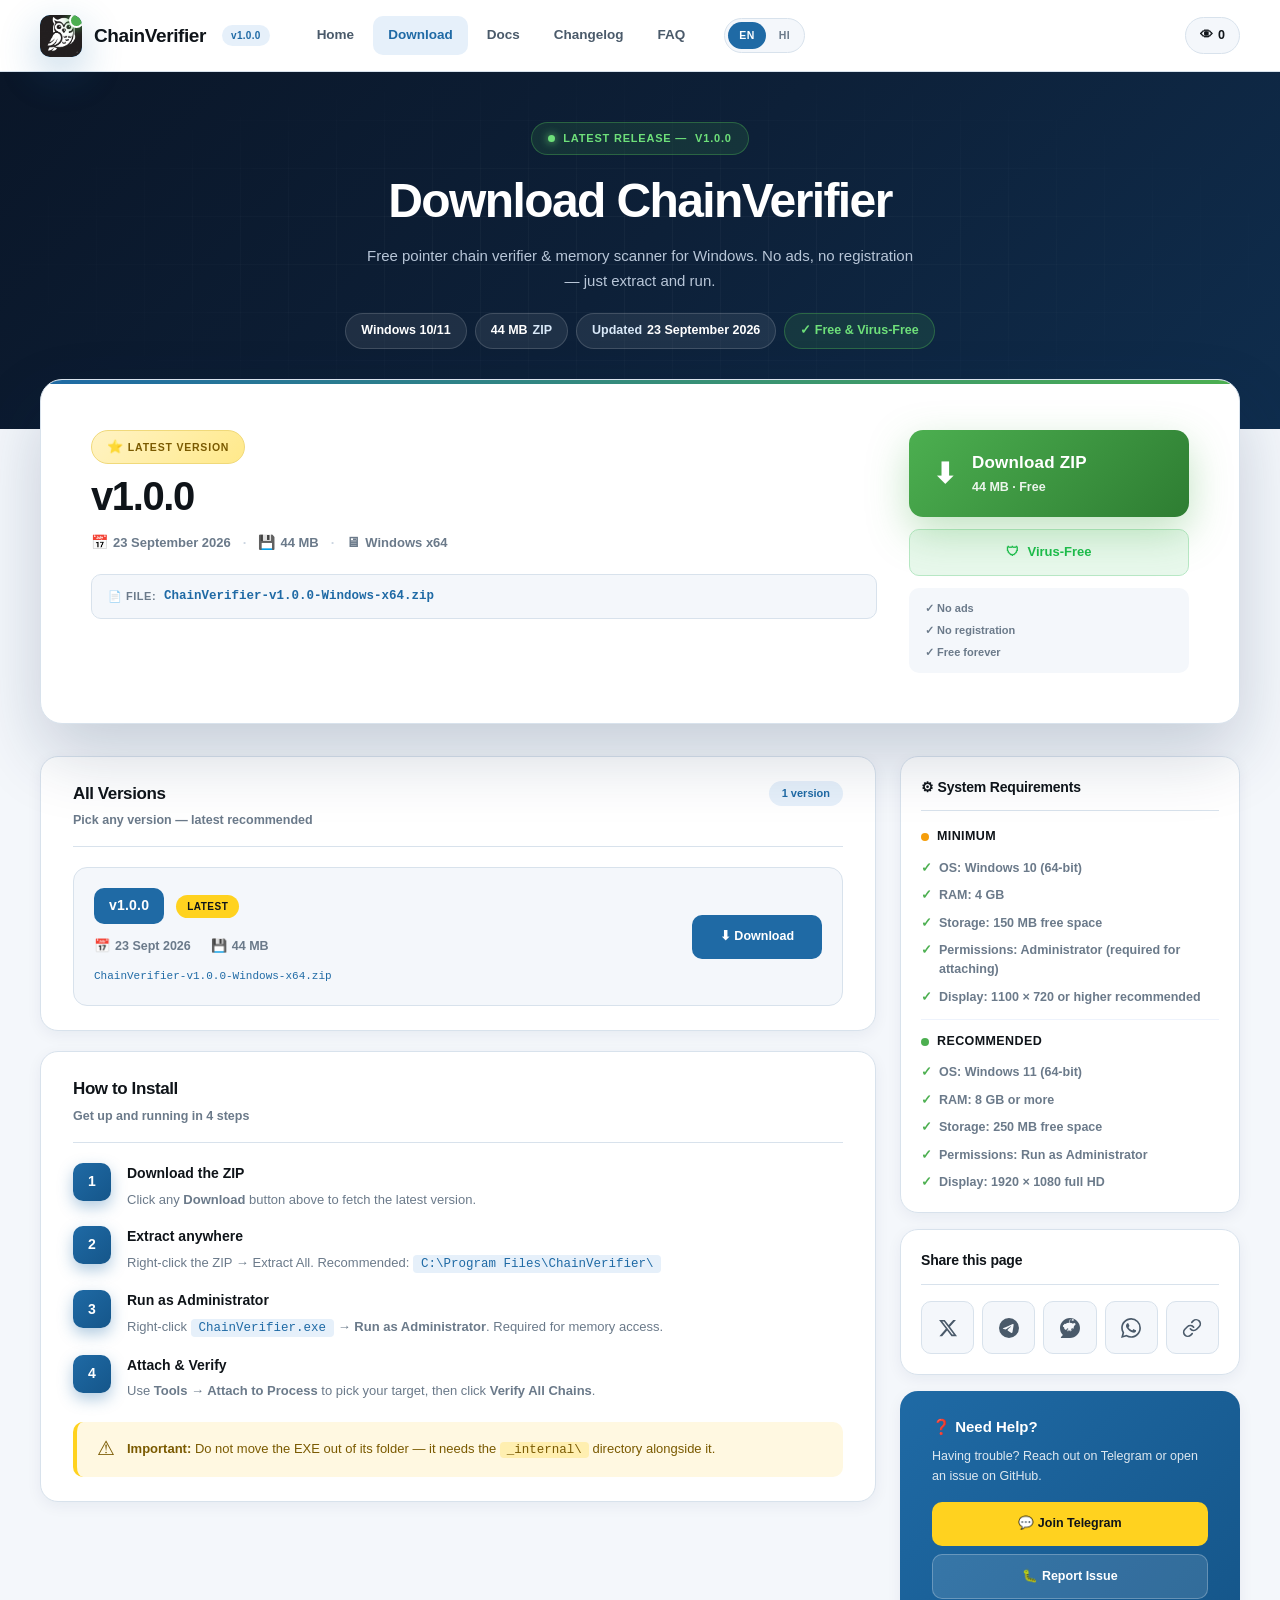
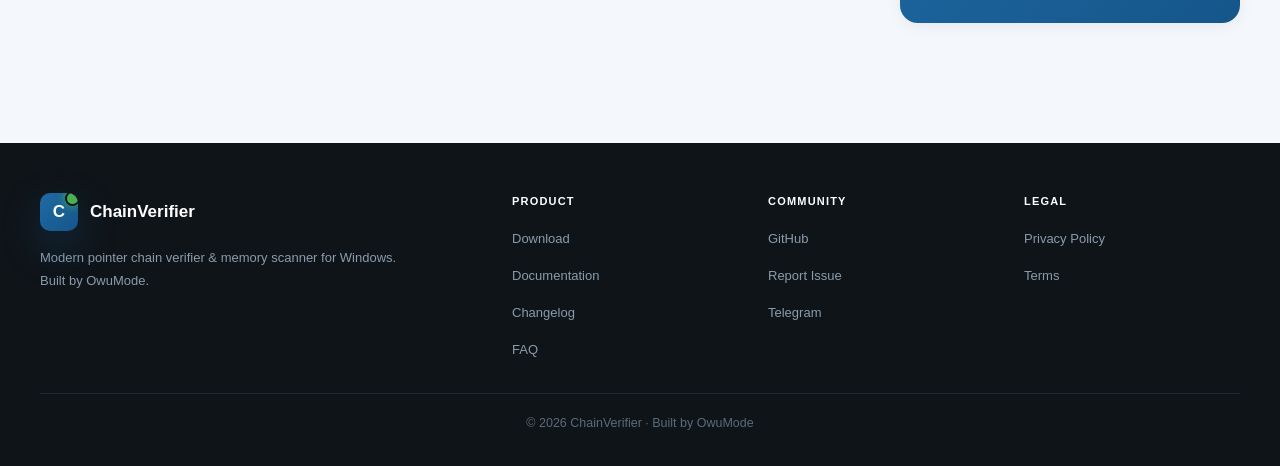
==== download.html @ 3ccacd5d "Add files via upload" ====
<!DOCTYPE html>
<html lang="en">
<head>
    <meta charset="UTF-8">
    <meta name="viewport" content="width=device-width, initial-scale=1.0">
    <title>Download ChainVerifier — Free Windows Pointer Chain Verifier</title>
    <meta name="description" content="Download the latest ChainVerifier for Windows. Free pointer chain verifier and memory scanner — all versions, checksums, requirements, and install guide.">
    <meta name="theme-color" content="#1f6aa5">
    <link rel="canonical" href="https://owumode.store/download.html">
    <link rel="icon" type="image/x-icon" href="icon.ico">
    <link rel="shortcut icon" type="image/x-icon" href="icon.ico">
    <link rel="apple-touch-icon" href="icon.ico">
    <link rel="manifest" href="manifest.json">
    <link rel="stylesheet" href="style.css">
</head>

<body>

    <!-- ═══════════════════════════════════════
         HEADER
         ═══════════════════════════════════════ -->
    <header class="site-header">
        <div class="container header-inner">
            <a href="index.html" class="brand">
                <span class="brand-logo"><img src="logo.png" alt="ChainVerifier" onerror="this.parentNode.textContent='C';"></span>
                <span class="brand-name">ChainVerifier</span>
                <span class="brand-version" id="headerVersion">v1.0.0</span>
            </a>
            <nav class="nav-menu" id="navMenu">
                <a href="index.html" class="nav-link" data-i18n="nav.home">Home</a>
                <a href="download.html" class="nav-link active" data-i18n="nav.download">Download</a>
                <a href="docs.html" class="nav-link" data-i18n="nav.docs">Docs</a>
                <a href="changelog.html" class="nav-link" data-i18n="nav.changelog">Changelog</a>
                <a href="faq.html" class="nav-link" data-i18n="nav.faq">FAQ</a>
            </nav>
            <div class="visitor-counter">
                <span class="visitor-icon">👁</span>
                <span id="visitorCount">0</span>
            </div>
            <button class="mobile-menu-btn" id="mobileMenuBtn" type="button" aria-label="Menu">
                <span></span><span></span><span></span>
            </button>
        </div>
    </header>

    <main class="dl-page">

        <!-- ═══════════════════════════════════════
             HERO BANNER
             ═══════════════════════════════════════ -->
        <section class="dl-hero-section">
            <div class="dl-hero-bg-grid"></div>
            <div class="container dl-hero-inner">

                <div class="dl-hero-tag">
                    <span class="dl-hero-tag-dot"></span>
                    Latest Release — <span id="heroVersion">v1.0.0</span>
                </div>

                <h1 class="dl-hero-title">Download ChainVerifier</h1>

                <p class="dl-hero-desc">
                    Free pointer chain verifier & memory scanner for Windows. No ads, no registration — just extract and run.
                </p>

                <div class="dl-hero-meta">
                    <span class="dl-meta-chip"><b>Windows 10/11</b></span>
                    <span class="dl-meta-chip"><b>44 MB</b> ZIP</span>
                    <span class="dl-meta-chip">Updated <b id="heroDate">23 Sep 2026</b></span>
                    <span class="dl-meta-chip dl-meta-chip-green">✓ Free & Virus-Free</span>
                </div>

            </div>
        </section>


        <!-- ═══════════════════════════════════════
             PRIMARY DOWNLOAD CARD
             ═══════════════════════════════════════ -->
        <section class="dl-primary-section">
            <div class="container">
                <div id="latestCard"></div>
            </div>
        </section>


        <!-- ═══════════════════════════════════════
             MAIN CONTENT GRID
             ═══════════════════════════════════════ -->
        <section class="dl-content-section">
            <div class="container">

                <div class="dl-layout">

                    <!-- LEFT COLUMN: All Versions + Install Guide -->
                    <div class="dl-main">

                        <!-- All Versions -->
                        <div class="dl-panel">
                            <div class="dl-panel-header">
                                <div>
                                    <h2 class="dl-panel-title">All Versions</h2>
                                    <p class="dl-panel-sub">Pick any version — latest recommended</p>
                                </div>
                                <span class="dl-panel-badge" id="versionCount">0 versions</span>
                            </div>

                            <div class="versions-list" id="versionsList"></div>
                        </div>

                        <!-- Install Guide -->
                        <div class="dl-panel">
                            <div class="dl-panel-header">
                                <div>
                                    <h2 class="dl-panel-title">How to Install</h2>
                                    <p class="dl-panel-sub">Get up and running in 4 steps</p>
                                </div>
                            </div>

                            <div class="install-steps">
                                <div class="install-step">
                                    <div class="install-step-num">1</div>
                                    <div class="install-step-body">
                                        <h4>Download the ZIP</h4>
                                        <p>Click any <b>Download</b> button above to fetch the latest version.</p>
                                    </div>
                                </div>

                                <div class="install-step">
                                    <div class="install-step-num">2</div>
                                    <div class="install-step-body">
                                        <h4>Extract anywhere</h4>
                                        <p>Right-click the ZIP → Extract All. Recommended: <code data-copy="C:\Program Files\ChainVerifier\">C:\Program Files\ChainVerifier\</code></p>
                                    </div>
                                </div>

                                <div class="install-step">
                                    <div class="install-step-num">3</div>
                                    <div class="install-step-body">
                                        <h4>Run as Administrator</h4>
                                        <p>Right-click <code data-copy="ChainVerifier.exe">ChainVerifier.exe</code> → <b>Run as Administrator</b>. Required for memory access.</p>
                                    </div>
                                </div>

                                <div class="install-step">
                                    <div class="install-step-num">4</div>
                                    <div class="install-step-body">
                                        <h4>Attach & Verify</h4>
                                        <p>Use <b>Tools → Attach to Process</b> to pick your target, then click <b>Verify All Chains</b>.</p>
                                    </div>
                                </div>
                            </div>

                            <div class="install-warning">
                                <span class="install-warning-icon">⚠</span>
                                <div>
                                    <b>Important:</b> Do not move the EXE out of its folder — it needs the <code data-copy="_internal">_internal\</code> directory alongside it.
                                </div>
                            </div>
                        </div>

                    </div>

                    <!-- RIGHT COLUMN: Sidebar (Requirements + Share + Help) -->
                    <aside class="dl-sidebar">

                        <!-- System Requirements -->
                        <div class="dl-panel dl-panel-compact">
                            <h3 class="dl-panel-title-sm">⚙ System Requirements</h3>
                            <div id="requirementsGrid"></div>
                        </div>

                        <!-- Share -->
                        <div class="dl-panel dl-panel-compact">
                            <h3 class="dl-panel-title-sm">Share this page</h3>
                            <div id="shareRow"></div>
                        </div>

                        <!-- Help Card -->
                        <div class="dl-panel dl-panel-help">
                            <h3 class="dl-help-title">❓ Need Help?</h3>
                            <p class="dl-help-desc">Having trouble? Reach out on Telegram or open an issue on GitHub.</p>
                            <a href="https://t.me/owumode" target="_blank" rel="noopener" class="dl-help-btn">
                                💬 Join Telegram
                            </a>
                            <a href="https://github.com/owuMode/ChainVerifier/issues" target="_blank" rel="noopener" class="dl-help-btn dl-help-btn-secondary">
                                🐛 Report Issue
                            </a>
                        </div>

                    </aside>

                </div>

            </div>
        </section>

    </main>

    <div class="toast" id="toast"><span id="toastMessage"></span></div>

    <!-- ═══════════════════════════════════════
         FOOTER
         ═══════════════════════════════════════ -->
    <footer class="site-footer">
        <div class="container">
            <div class="footer-inner">
                <div>
                    <div class="footer-brand">
                        <span class="brand-logo">C</span>
                        <span>ChainVerifier</span>
                    </div>
                    <p class="footer-about">Modern pointer chain verifier & memory scanner for Windows. Built by OwuMode.</p>
                </div>
                <div class="footer-col">
                    <h4>Product</h4>
                    <ul>
                        <li><a href="download.html">Download</a></li>
                        <li><a href="docs.html">Documentation</a></li>
                        <li><a href="changelog.html">Changelog</a></li>
                        <li><a href="faq.html">FAQ</a></li>
                    </ul>
                </div>
                <div class="footer-col">
                    <h4>Community</h4>
                    <ul>
                        <li><a href="https://github.com/owuMode/ChainVerifier" target="_blank" rel="noopener">GitHub</a></li>
                        <li><a href="https://github.com/owuMode/ChainVerifier/issues" target="_blank" rel="noopener">Report Issue</a></li>
                        <li><a href="https://t.me/owumode" target="_blank" rel="noopener">Telegram</a></li>
                    </ul>
                </div>
                <div class="footer-col">
                    <h4>Legal</h4>
                    <ul>
                        <li><a href="privacy.html">Privacy Policy</a></li>
                        <li><a href="terms.html">Terms</a></li>
                    </ul>
                </div>
            </div>
            <div class="footer-bottom">© 2026 ChainVerifier · Built by OwuMode</div>
        </div>
    </footer>

    <script src="data.js"></script>
    <script src="i18n.js"></script>
    <script src="ui-kit.js"></script>
    <script src="download.js"></script>
</body>
</html>
---- style.css ----
/* =========================================================
   ChainVerifier — Complete Stylesheet (v3 — Design System)
   ========================================================= */

/* ═══════════════════════════════════════════════════════════
   1. DESIGN TOKENS
   ═══════════════════════════════════════════════════════════ */

:root {
    --primary: #1f6aa5;
    --primary-dark: #15568a;
    --primary-darker: #0f3d63;
    --primary-light: #e6f0fa;
    --primary-glow: rgba(31, 106, 165, 0.35);

    --green: #4caf50;
    --green-dark: #2e7d32;
    --green-light: #e8f8ec;

    --yellow: #ffd21f;
    --yellow-dark: #e6b800;

    --red: #ff5555;
    --red-dark: #c0392b;
    --red-light: #ffebee;

    --white: #ffffff;
    --black: #0f1419;
    --text: #1e2a35;
    --text-soft: #4a5a6a;
    --muted: #6b7a8a;
    --border: #d8e2ec;
    --border-soft: #eef3fc;
    --bg: #f4f7fb;
    --bg-dark: #0a1018;

    --space-1: 4px;
    --space-2: 8px;
    --space-3: 12px;
    --space-4: 16px;
    --space-5: 20px;
    --space-6: 24px;
    --space-7: 32px;
    --space-8: 40px;
    --space-9: 50px;
    --space-10: 60px;
    --space-12: 80px;
    --space-14: 100px;

    --radius-xs: 4px;
    --radius-sm: 6px;
    --radius-md: 10px;
    --radius-lg: 14px;
    --radius-xl: 18px;
    --radius-2xl: 22px;
    --radius-full: 999px;

    --text-xs: 11px;
    --text-sm: 12.5px;
    --text-base: 14px;
    --text-md: 15px;
    --text-lg: 17px;
    --text-xl: 20px;
    --text-2xl: 26px;
    --text-3xl: 34px;
    --text-4xl: 44px;
    --text-5xl: 56px;

    --fw-regular: 400;
    --fw-medium: 500;
    --fw-semibold: 600;
    --fw-bold: 700;
    --fw-extrabold: 800;
    --fw-black: 900;

    --shadow-xs: 0 2px 8px rgba(15, 40, 80, 0.04);
    --shadow-sm: 0 4px 15px rgba(15, 40, 80, 0.06);
    --shadow: 0 8px 25px rgba(15, 40, 80, 0.08);
    --shadow-lg: 0 20px 50px rgba(15, 40, 80, 0.15);
    --shadow-xl: 0 30px 70px rgba(15, 40, 80, 0.20);
    --shadow-glow-blue: 0 15px 40px rgba(31, 106, 165, 0.30);
    --shadow-glow-green: 0 15px 40px rgba(76, 175, 80, 0.35);

    --t-fast: 0.15s cubic-bezier(0.4, 0, 0.2, 1);
    --t-base: 0.25s cubic-bezier(0.4, 0, 0.2, 1);
    --t-slow: 0.4s cubic-bezier(0.4, 0, 0.2, 1);
    --t-slower: 0.55s cubic-bezier(0.4, 0, 0.2, 1);
}

* { box-sizing: border-box; margin: 0; padding: 0; }
html { scroll-behavior: smooth; }

body {
    font-family: 'Inter', 'Segoe UI', -apple-system, Arial, sans-serif;
    background: var(--bg);
    color: var(--text);
    min-height: 100vh;
    line-height: 1.55;
    -webkit-font-smoothing: antialiased;
    -moz-osx-font-smoothing: grayscale;
}

button, input, select, textarea { font: inherit; }
button { cursor: pointer; border: none; background: none; }
a { color: inherit; text-decoration: none; }
img { max-width: 100%; display: block; }

.container {
    width: min(1200px, calc(100% - 40px));
    margin: 0 auto;
}

/* ═══════════════════════════════════════════════════════════
   2. BASE COMPONENTS
   ═══════════════════════════════════════════════════════════ */

.btn {
    display: inline-flex;
    align-items: center;
    justify-content: center;
    gap: var(--space-2);
    height: 48px;
    padding: 0 var(--space-6);
    border-radius: var(--radius-md);
    font-size: var(--text-base);
    font-weight: var(--fw-extrabold);
    letter-spacing: 0.1px;
    transition: all var(--t-base);
    border: 1.5px solid transparent;
    text-decoration: none;
    cursor: pointer;
    white-space: nowrap;
    user-select: none;
}

.btn:focus-visible {
    outline: 2px solid var(--primary);
    outline-offset: 3px;
}

.btn-sm { height: 40px; padding: 0 var(--space-4); font-size: var(--text-sm); }
.btn-lg { height: 56px; padding: 0 var(--space-8); font-size: var(--text-md); }

.btn-primary {
    background: linear-gradient(135deg, var(--primary) 0%, var(--primary-dark) 100%);
    color: var(--white);
    box-shadow: var(--shadow-glow-blue);
}
.btn-primary:hover {
    transform: translateY(-3px);
    box-shadow: 0 20px 45px rgba(31, 106, 165, 0.45);
}

.btn-success {
    background: linear-gradient(135deg, var(--green) 0%, var(--green-dark) 100%);
    color: var(--white);
    box-shadow: var(--shadow-glow-green);
}
.btn-success:hover {
    transform: translateY(-3px);
    box-shadow: 0 20px 45px rgba(76, 175, 80, 0.5);
}

.btn-secondary {
    background: var(--white);
    color: var(--text);
    border-color: var(--border);
}
.btn-secondary:hover {
    background: var(--primary-light);
    border-color: var(--primary);
    color: var(--primary);
    transform: translateY(-2px);
}

.btn-ghost {
    background: transparent;
    color: var(--primary);
    border-color: transparent;
}
.btn-ghost:hover { background: var(--primary-light); }

.btn:disabled,
.btn[disabled] {
    opacity: 0.5;
    cursor: not-allowed;
    transform: none !important;
}

.card {
    background: var(--white);
    border: 1px solid var(--border);
    border-radius: var(--radius-lg);
    padding: var(--space-6);
    transition: all var(--t-base);
    position: relative;
}

.card-hover:hover {
    transform: translateY(-5px);
    border-color: var(--primary);
    box-shadow: var(--shadow-glow-blue);
}

.card-elevated { box-shadow: var(--shadow); }

.chip {
    display: inline-flex;
    align-items: center;
    gap: var(--space-1);
    padding: 5px 12px;
    background: var(--primary-light);
    color: var(--primary);
    border-radius: var(--radius-full);
    font-size: var(--text-xs);
    font-weight: var(--fw-extrabold);
    letter-spacing: 0.5px;
    text-transform: uppercase;
    white-space: nowrap;
}

.chip-yellow { background: var(--yellow); color: var(--black); }
.chip-green  { background: var(--green-light); color: var(--green); }

.section-header {
    margin-bottom: var(--space-8);
    max-width: 720px;
}

.section-header.centered {
    text-align: center;
    margin-left: auto;
    margin-right: auto;
}

.section-label {
    display: inline-block;
    margin-bottom: var(--space-2);
    color: var(--primary);
    font-size: var(--text-xs);
    font-weight: var(--fw-black);
    letter-spacing: 1.8px;
    text-transform: uppercase;
}

.section-title {
    color: var(--black);
    font-size: clamp(26px, 3vw, 38px);
    font-weight: var(--fw-black);
    letter-spacing: -1px;
    line-height: 1.1;
    margin-bottom: var(--space-3);
}

.section-desc {
    color: var(--muted);
    font-size: var(--text-md);
    line-height: 1.7;
    max-width: 620px;
}

.section-header.centered .section-desc {
    margin-left: auto;
    margin-right: auto;
}

.section { padding: var(--space-12) 0; }
.section-alt { background: var(--white); }

/* ═══════════════════════════════════════════════════════════
   3. HEADER
   ═══════════════════════════════════════════════════════════ */

.site-header {
    width: 100%;
    height: 72px;
    background: rgba(255, 255, 255, 0.95);
    backdrop-filter: blur(12px);
    -webkit-backdrop-filter: blur(12px);
    border-bottom: 1px solid var(--border);
    position: sticky;
    top: 0;
    z-index: 1000;
}

.header-inner {
    height: 100%;
    display: flex;
    align-items: center;
    gap: var(--space-6);
}

.brand {
    display: flex;
    align-items: center;
    gap: var(--space-3);
    flex-shrink: 0;
}

.brand-logo {
    width: 42px;
    height: 42px;
    display: flex;
    align-items: center;
    justify-content: center;
    background: linear-gradient(135deg, var(--primary) 0%, var(--primary-dark) 100%);
    color: var(--white);
    border-radius: var(--radius-md);
    font-size: var(--text-xl);
    font-weight: var(--fw-black);
    box-shadow: var(--shadow-glow-blue);
    position: relative;
    overflow: hidden;
}

.brand-logo img {
    width: 100%; height: 100%;
    object-fit: cover;
    border-radius: var(--radius-md);
}

.brand-logo::after {
    content: "";
    position: absolute;
    top: -2px; right: -2px;
    width: 11px; height: 11px;
    background: var(--green);
    border: 2.5px solid var(--white);
    border-radius: 50%;
    box-shadow: 0 0 10px var(--green);
    z-index: 2;
}

.brand-name {
    color: var(--black);
    font-size: 19px;
    font-weight: var(--fw-black);
    letter-spacing: -0.4px;
}

.brand-version {
    display: inline-block;
    margin-left: var(--space-1);
    padding: 3px 9px;
    background: var(--primary-light);
    color: var(--primary);
    border-radius: var(--radius-full);
    font-size: 10px;
    font-weight: var(--fw-black);
    letter-spacing: 0.3px;
}

.nav-menu {
    display: flex;
    align-items: center;
    gap: var(--space-1);
    margin-left: var(--space-2);
}

.nav-link {
    padding: 9px 15px;
    color: var(--text-soft);
    border-radius: var(--radius-md);
    font-size: 13.5px;
    font-weight: var(--fw-bold);
    transition: all var(--t-fast);
    position: relative;
}

.nav-link:hover {
    color: var(--primary);
    background: var(--primary-light);
}

.nav-link.active {
    color: var(--primary);
    background: var(--primary-light);
    font-weight: var(--fw-extrabold);
}

.visitor-counter {
    margin-left: auto;
    display: flex;
    align-items: center;
    gap: 5px;
    padding: 7px 14px;
    background: var(--bg);
    border: 1px solid var(--border);
    border-radius: var(--radius-full);
    font-size: var(--text-sm);
    font-weight: var(--fw-black);
    color: var(--black);
    white-space: nowrap;
    transition: all var(--t-fast);
}

.visitor-counter:hover {
    border-color: var(--primary);
    background: var(--primary-light);
}

.visitor-icon { font-size: 13px; }

.mobile-menu-btn {
    display: none;
    width: 42px;
    height: 42px;
    border: 1px solid var(--border);
    border-radius: var(--radius-md);
    background: var(--white);
    flex-direction: column;
    align-items: center;
    justify-content: center;
    gap: 5px;
    transition: all var(--t-fast);
}

.mobile-menu-btn:hover {
    border-color: var(--primary);
    background: var(--primary-light);
}

.mobile-menu-btn span {
    display: block;
    width: 20px;
    height: 2px;
    background: var(--text);
    border-radius: 5px;
    transition: all var(--t-fast);
}

/* ═══════════════════════════════════════════════════════════
   4. HERO
   ═══════════════════════════════════════════════════════════ */

.hero {
    position: relative;
    overflow: hidden;
    padding: var(--space-14) 0 var(--space-12);
    background: linear-gradient(135deg, #0a1628 0%, #0d2038 45%, #0f2d4d 100%);
    color: var(--white);
}

.hero::before {
    content: "";
    position: absolute;
    inset: 0;
    background-image:
        radial-gradient(circle at 15% 20%, rgba(31, 106, 165, 0.35) 0%, transparent 50%),
        radial-gradient(circle at 85% 75%, rgba(76, 175, 80, 0.18) 0%, transparent 55%);
    pointer-events: none;
}

.hero-grid-overlay {
    position: absolute;
    inset: 0;
    background-image:
        linear-gradient(rgba(255, 255, 255, 0.025) 1px, transparent 1px),
        linear-gradient(90deg, rgba(255, 255, 255, 0.025) 1px, transparent 1px);
    background-size: 50px 50px;
    pointer-events: none;
    -webkit-mask-image: radial-gradient(ellipse at center, black 30%, transparent 75%);
            mask-image: radial-gradient(ellipse at center, black 30%, transparent 75%);
}

.hero-inner {
    position: relative;
    z-index: 2;
    display: grid;
    grid-template-columns: 1fr 480px;
    align-items: center;
    gap: var(--space-12);
}

.hero-label {
    display: inline-flex;
    align-items: center;
    gap: var(--space-2);
    padding: 7px 16px;
    background: rgba(76, 175, 80, 0.15);
    border: 1px solid rgba(76, 175, 80, 0.4);
    color: #6ee07a;
    border-radius: var(--radius-full);
    font-size: var(--text-xs);
    font-weight: var(--fw-black);
    letter-spacing: 1px;
    margin-bottom: var(--space-5);
    text-transform: uppercase;
}

.hero-label::before {
    content: "";
    width: 7px;
    height: 7px;
    background: #6ee07a;
    border-radius: 50%;
    box-shadow: 0 0 10px #6ee07a;
    animation: pulseDot 2s ease-in-out infinite;
}

@keyframes pulseDot {
    0%, 100% { opacity: 1; transform: scale(1); }
    50% { opacity: 0.4; transform: scale(1.3); }
}

.hero h1 {
    font-size: clamp(38px, 5vw, 62px);
    line-height: 1.02;
    letter-spacing: -2.2px;
    margin-bottom: var(--space-5);
    font-weight: var(--fw-black);
}

.hero h1 span {
    display: block;
    background: linear-gradient(135deg, #4a9eff 0%, #6ee07a 100%);
    -webkit-background-clip: text;
    -webkit-text-fill-color: transparent;
            background-clip: text;
}

.hero p {
    max-width: 500px;
    color: #b8c6d8;
    font-size: var(--text-md);
    line-height: 1.75;
    margin-bottom: var(--space-7);
}

.hero-actions {
    display: flex;
    gap: var(--space-3);
    flex-wrap: wrap;
}

.hero-btn {
    display: inline-flex;
    align-items: center;
    justify-content: center;
    gap: var(--space-2);
    min-height: 54px;
    padding: 0 var(--space-8);
    background: linear-gradient(135deg, var(--green) 0%, var(--green-dark) 100%);
    color: var(--white);
    border-radius: var(--radius-md);
    font-size: var(--text-md);
    font-weight: var(--fw-black);
    transition: all var(--t-base);
    box-shadow: 0 12px 30px rgba(76, 175, 80, 0.35);
    border: none;
}

.hero-btn:hover {
    transform: translateY(-3px);
    box-shadow: 0 20px 45px rgba(76, 175, 80, 0.5);
}

.hero-btn-secondary {
    display: inline-flex;
    align-items: center;
    justify-content: center;
    gap: var(--space-2);
    min-height: 54px;
    padding: 0 var(--space-7);
    background: rgba(255, 255, 255, 0.08);
    color: var(--white);
    border: 1.5px solid rgba(255, 255, 255, 0.25);
    border-radius: var(--radius-md);
    font-size: var(--text-base);
    font-weight: var(--fw-extrabold);
    transition: all var(--t-fast);
}

.hero-btn-secondary:hover {
    background: rgba(255, 255, 255, 0.15);
    border-color: rgba(255, 255, 255, 0.5);
    transform: translateY(-2px);
}

.hero-shot-wrap {
    display: flex;
    align-items: center;
    justify-content: center;
    position: relative;
}

.hero-shot {
    width: 100%;
    max-width: 480px;
    aspect-ratio: 4 / 3;
    background: #0d1825;
    border: 1px solid #233245;
    border-radius: var(--radius-xl);
    overflow: hidden;
    box-shadow: 0 40px 80px rgba(0, 0, 0, 0.5), 0 0 0 1px rgba(31, 106, 165, 0.2);
    transform: perspective(1200px) rotateY(-6deg) rotateX(2deg);
    transition: transform var(--t-slower);
    position: relative;
    cursor: zoom-in;
}

.hero-shot:hover {
    transform: perspective(1200px) rotateY(-2deg) rotateX(0deg);
}

.hero-shot img {
    width: 100%;
    height: 100%;
    object-fit: cover;
    display: block;
}

.hero-shot-fallback {
    position: absolute;
    inset: 0;
    display: none;
    flex-direction: column;
    justify-content: center;
    padding: var(--space-6);
    font-family: 'JetBrains Mono', Consolas, monospace;
    font-size: var(--text-xs);
    color: #a8b8cc;
    background: #0d1825;
}

.hero-shot-fallback.show { display: flex; }

.hsf-bar {
    display: flex;
    align-items: center;
    gap: var(--space-2);
    padding: var(--space-2) var(--space-3);
    background: #0a1420;
    border: 1px solid #1a2636;
    border-radius: var(--radius-md);
    margin-bottom: var(--space-3);
}

.hsf-dot { width: 10px; height: 10px; border-radius: 50%; }
.hsf-dot.r { background: #ff5f56; }
.hsf-dot.y { background: #ffbd2e; }
.hsf-dot.g { background: #27c93f; }

.hsf-row {
    padding: 6px 0;
    display: grid;
    grid-template-columns: 1fr 60px 60px;
    gap: var(--space-2);
    border-bottom: 1px solid #16202e;
    font-size: 10px;
}
.hsf-row:last-child { border-bottom: none; }
.hsf-row.hd { color: #4a9eff; text-transform: uppercase; font-weight: var(--fw-black); }
.hsf-cell.b { color: #4a9eff; }
.hsf-cell.g { color: #6ee07a; }
.hsf-cell.v { color: #ffcc00; }

/* ═══════════════════════════════════════════════════════════
   5. STATS BAR
   ═══════════════════════════════════════════════════════════ */

.stats-bar {
    background: var(--white);
    border-bottom: 1px solid var(--border);
    padding: var(--space-7) 0;
}

.stats-inner {
    display: grid;
    grid-template-columns: repeat(4, 1fr);
    gap: var(--space-5);
}

.stat-item {
    text-align: center;
    padding: var(--space-3);
    border-right: 1px solid var(--border);
}

.stat-item:last-child { border-right: none; }

.stat-value {
    font-size: var(--text-2xl);
    font-weight: var(--fw-black);
    color: var(--primary);
    letter-spacing: -1px;
    line-height: 1;
    margin-bottom: var(--space-2);
}

.stat-label {
    color: var(--muted);
    font-size: var(--text-xs);
    font-weight: var(--fw-black);
    letter-spacing: 1.2px;
    text-transform: uppercase;
}

/* ═══════════════════════════════════════════════════════════
   6. FEATURE CARDS
   ═══════════════════════════════════════════════════════════ */

.features-grid {
    display: grid;
    grid-template-columns: repeat(3, 1fr);
    gap: var(--space-5);
}

.feature-card {
    padding: var(--space-7) var(--space-6);
    background: var(--white);
    border: 1px solid var(--border);
    border-radius: var(--radius-xl);
    transition: all var(--t-base);
    position: relative;
    overflow: hidden;
}

.feature-card::before {
    content: "";
    position: absolute;
    top: 0;
    left: 0;
    width: 100%;
    height: 3px;
    background: linear-gradient(90deg, var(--primary) 0%, var(--green) 100%);
    transform: scaleX(0);
    transform-origin: left;
    transition: transform var(--t-slow);
}

.feature-card:hover {
    transform: translateY(-6px);
    box-shadow: var(--shadow-glow-blue);
    border-color: var(--primary);
}

.feature-card:hover::before { transform: scaleX(1); }

.feature-icon {
    width: 56px;
    height: 56px;
    display: flex;
    align-items: center;
    justify-content: center;
    background: linear-gradient(135deg, var(--primary-light) 0%, #d0e5f7 100%);
    border-radius: var(--radius-lg);
    font-size: 26px;
    margin-bottom: var(--space-5);
    transition: transform var(--t-base);
}

.feature-card:hover .feature-icon {
    transform: scale(1.1) rotate(-4deg);
}

.feature-card h3 {
    color: var(--black);
    font-size: var(--text-lg);
    font-weight: var(--fw-black);
    margin-bottom: var(--space-2);
    letter-spacing: -0.3px;
}

.feature-card p {
    color: var(--muted);
    font-size: 13px;
    line-height: 1.7;
}

/* ═══════════════════════════════════════════════════════════
   7. SCREENSHOTS
   ═══════════════════════════════════════════════════════════ */

.screenshots-grid {
    display: grid;
    grid-template-columns: repeat(3, 1fr);
    gap: var(--space-5);
}

.shot-card {
    background: var(--white);
    border: 1px solid var(--border);
    border-radius: var(--radius-lg);
    overflow: hidden;
    transition: all var(--t-base);
}

.shot-card:hover {
    transform: translateY(-5px);
    box-shadow: var(--shadow-glow-blue);
    border-color: var(--primary);
}

.shot-img-wrap {
    width: 100%;
    aspect-ratio: 4 / 3;
    background: #0d1825;
    overflow: hidden;
    position: relative;
    cursor: zoom-in;
}

.shot-img-wrap img {
    width: 100%;
    height: 100%;
    object-fit: cover;
    transition: transform var(--t-slow);
}

.shot-card:hover .shot-img-wrap img {
    transform: scale(1.05);
}

.shot-img-fallback {
    position: absolute;
    inset: 0;
    display: flex;
    align-items: center;
    justify-content: center;
    background: linear-gradient(135deg, #0d1825 0%, #1a2636 100%);
    color: #4a9eff;
    font-size: 48px;
    font-weight: var(--fw-black);
}

.shot-info { padding: var(--space-5); }

.shot-info h3 {
    color: var(--black);
    font-size: var(--text-md);
    font-weight: var(--fw-black);
    margin-bottom: var(--space-1);
}

.shot-info p {
    color: var(--muted);
    font-size: var(--text-sm);
    line-height: 1.55;
}

/* ═══════════════════════════════════════════════════════════
   8. HOW IT WORKS
   ═══════════════════════════════════════════════════════════ */

.how-grid {
    display: grid;
    grid-template-columns: repeat(3, 1fr);
    gap: var(--space-6);
}

.how-card {
    padding: var(--space-8) var(--space-6) var(--space-7);
    background: var(--white);
    border: 1px solid var(--border);
    border-radius: var(--radius-xl);
    position: relative;
    transition: all var(--t-base);
}

.how-card:hover {
    transform: translateY(-6px);
    box-shadow: var(--shadow-lg);
    border-color: var(--primary);
}

.how-number {
    position: absolute;
    top: -16px;
    left: var(--space-6);
    width: 42px;
    height: 42px;
    display: flex;
    align-items: center;
    justify-content: center;
    background: linear-gradient(135deg, var(--primary) 0%, var(--primary-dark) 100%);
    color: var(--white);
    border-radius: var(--radius-md);
    font-size: var(--text-lg);
    font-weight: var(--fw-black);
    box-shadow: var(--shadow-glow-blue);
}

.how-card h3 {
    color: var(--black);
    font-size: var(--text-lg);
    font-weight: var(--fw-black);
    margin: var(--space-2) 0 var(--space-3);
    letter-spacing: -0.3px;
}

.how-card p {
    color: var(--muted);
    font-size: 13px;
    line-height: 1.7;
}

.how-card code {
    padding: 3px 9px;
    background: var(--primary-light);
    color: var(--primary);
    border-radius: var(--radius-xs);
    font-family: 'JetBrains Mono', Consolas, monospace;
    font-size: var(--text-sm);
    font-weight: var(--fw-semibold);
}

/* ═══════════════════════════════════════════════════════════
   9. CTA CARD
   ═══════════════════════════════════════════════════════════ */

.cta-section { padding: 0 0 var(--space-12); }

.cta-card {
    position: relative;
    overflow: hidden;
    display: flex;
    align-items: center;
    gap: var(--space-7);
    padding: var(--space-9);
    background: linear-gradient(135deg, #0f2d4d 0%, #15568a 55%, #1f6aa5 100%);
    border-radius: var(--radius-2xl);
    color: var(--white);
    box-shadow: var(--shadow-glow-blue);
    flex-wrap: wrap;
}

.cta-card::before {
    content: "";
    position: absolute;
    inset: 0;
    background-image: radial-gradient(circle at 15% 30%, rgba(76, 175, 80, 0.2) 0%, transparent 45%);
    pointer-events: none;
}

.cta-left {
    position: relative;
    z-index: 2;
    flex: 1;
    min-width: 260px;
}

.cta-left h2 {
    font-size: clamp(24px, 3vw, 32px);
    font-weight: var(--fw-black);
    letter-spacing: -0.8px;
    margin-bottom: var(--space-2);
}

.cta-left p {
    color: rgba(255, 255, 255, 0.82);
    font-size: var(--text-base);
    line-height: 1.7;
}

.cta-right {
    position: relative;
    z-index: 2;
    display: flex;
    gap: var(--space-3);
    flex-wrap: wrap;
}

.cta-btn {
    display: inline-flex;
    align-items: center;
    justify-content: center;
    gap: var(--space-2);
    min-height: 54px;
    padding: 0 var(--space-8);
    background: linear-gradient(135deg, var(--green) 0%, var(--green-dark) 100%);
    color: var(--white);
    border-radius: var(--radius-md);
    font-size: var(--text-md);
    font-weight: var(--fw-black);
    transition: all var(--t-base);
    box-shadow: 0 12px 30px rgba(76, 175, 80, 0.35);
}

.cta-btn:hover {
    transform: translateY(-3px);
    box-shadow: 0 20px 45px rgba(76, 175, 80, 0.5);
}

.cta-btn-secondary {
    display: inline-flex;
    align-items: center;
    justify-content: center;
    min-height: 54px;
    padding: 0 var(--space-7);
    background: rgba(255, 255, 255, 0.1);
    color: var(--white);
    border: 1.5px solid rgba(255, 255, 255, 0.3);
    border-radius: var(--radius-md);
    font-size: var(--text-base);
    font-weight: var(--fw-extrabold);
    transition: all var(--t-fast);
}

.cta-btn-secondary:hover {
    background: rgba(255, 255, 255, 0.2);
    border-color: rgba(255, 255, 255, 0.5);
}

/* ═══════════════════════════════════════════════════════════
   10. FAQ
   ═══════════════════════════════════════════════════════════ */

.faq-grid {
    display: grid;
    grid-template-columns: 1fr;
    gap: var(--space-3);
    max-width: 880px;
    margin: 0 auto;
}

.faq-item {
    background: var(--white);
    border: 1px solid var(--border);
    border-radius: var(--radius-lg);
    overflow: hidden;
    transition: all var(--t-fast);
}

.faq-item[open] {
    border-color: var(--primary);
    box-shadow: var(--shadow-glow-blue);
}

.faq-item summary {
    padding: var(--space-5) var(--space-6);
    cursor: pointer;
    display: flex;
    align-items: center;
    justify-content: space-between;
    gap: var(--space-4);
    font-size: var(--text-md);
    font-weight: var(--fw-black);
    color: var(--black);
    list-style: none;
    user-select: none;
    transition: all var(--t-fast);
}

.faq-item summary:hover { background: var(--bg); }
.faq-item summary::-webkit-details-marker { display: none; }

.faq-item summary::after {
    content: "+";
    width: 30px;
    height: 30px;
    display: flex;
    align-items: center;
    justify-content: center;
    background: var(--primary-light);
    color: var(--primary);
    border-radius: 50%;
    font-size: var(--text-xl);
    font-weight: var(--fw-black);
    line-height: 1;
    transition: all var(--t-base);
    flex-shrink: 0;
}

.faq-item[open] summary::after {
    content: "−";
    transform: rotate(180deg);
    background: var(--primary);
    color: var(--white);
}

.faq-item .faq-body {
    padding: 0 var(--space-6) var(--space-5);
    color: var(--muted);
    font-size: var(--text-base);
    line-height: 1.75;
}

/* ═══════════════════════════════════════════════════════════
   11. DOCS PAGE
   ═══════════════════════════════════════════════════════════ */

.docs-layout {
    display: grid;
    grid-template-columns: 240px 1fr;
    gap: var(--space-8);
    align-items: start;
}

.docs-sidebar {
    position: sticky;
    top: 96px;
    background: var(--white);
    border: 1px solid var(--border);
    border-radius: var(--radius-lg);
    padding: var(--space-5);
}

.docs-sidebar h4 {
    color: var(--primary);
    font-size: var(--text-xs);
    font-weight: var(--fw-black);
    letter-spacing: 1.5px;
    text-transform: uppercase;
    margin-bottom: var(--space-3);
    padding-bottom: var(--space-3);
    border-bottom: 1px solid var(--border);
}

.docs-sidebar ul {
    list-style: none;
    display: flex;
    flex-direction: column;
    gap: var(--space-1);
}

.docs-sidebar a {
    display: block;
    padding: var(--space-2) var(--space-3);
    color: var(--text);
    border-radius: var(--radius-md);
    font-size: var(--text-sm);
    font-weight: var(--fw-bold);
    transition: all var(--t-fast);
}

.docs-sidebar a:hover {
    background: var(--primary-light);
    color: var(--primary);
    transform: translateX(3px);
}

.docs-content {
    background: var(--white);
    border: 1px solid var(--border);
    border-radius: var(--radius-lg);
    padding: var(--space-9);
}

.docs-content section {
    padding-bottom: var(--space-8);
    margin-bottom: var(--space-8);
    border-bottom: 1px solid var(--border);
}

.docs-content section:last-child {
    border-bottom: none;
    padding-bottom: 0;
    margin-bottom: 0;
}

.docs-content h1 {
    color: var(--black);
    font-size: var(--text-3xl);
    font-weight: var(--fw-black);
    letter-spacing: -0.8px;
    margin-bottom: var(--space-3);
}

.docs-content h2 {
    color: var(--black);
    font-size: var(--text-2xl);
    font-weight: var(--fw-black);
    letter-spacing: -0.5px;
    margin: 0 0 var(--space-4);
    display: flex;
    align-items: center;
    gap: var(--space-3);
}

.docs-content h3 {
    color: var(--black);
    font-size: var(--text-lg);
    font-weight: var(--fw-black);
    margin: var(--space-6) 0 var(--space-3);
}

.docs-content p {
    color: var(--text);
    font-size: var(--text-base);
    line-height: 1.8;
    margin-bottom: var(--space-4);
}

.docs-content ul,
.docs-content ol {
    padding-left: var(--space-6);
    color: var(--text);
    font-size: var(--text-base);
    line-height: 1.85;
    margin-bottom: var(--space-4);
}

.docs-content li { margin-bottom: var(--space-1); }

.docs-content code {
    padding: 3px 9px;
    background: var(--primary-light);
    color: var(--primary);
    border-radius: var(--radius-xs);
    font-family: 'JetBrains Mono', Consolas, monospace;
    font-size: 13px;
    font-weight: var(--fw-semibold);
    cursor: pointer;
}

.docs-content pre {
    background: #0d1825;
    color: #a8b8cc;
    padding: var(--space-5) var(--space-6);
    border-radius: var(--radius-md);
    overflow-x: auto;
    font-family: 'JetBrains Mono', Consolas, monospace;
    font-size: 13px;
    line-height: 1.7;
    margin-bottom: var(--space-4);
    position: relative;
}

.docs-content pre code {
    background: transparent;
    color: inherit;
    padding: 0;
    cursor: text;
}

.docs-content .info-box {
    padding: var(--space-4) var(--space-5);
    background: var(--primary-light);
    border-left: 4px solid var(--primary);
    border-radius: var(--radius-md);
    margin: var(--space-4) 0;
    color: var(--text);
    font-size: var(--text-base);
    line-height: 1.75;
}

.docs-content .warn-box {
    padding: var(--space-4) var(--space-5);
    background: #fff8e1;
    border-left: 4px solid var(--yellow);
    border-radius: var(--radius-md);
    margin: var(--space-4) 0;
    color: #7a5a00;
    font-size: var(--text-base);
    line-height: 1.75;
}

/* ═══════════════════════════════════════════════════════════
   12. DOWNLOAD PAGE — REDESIGNED
   ═══════════════════════════════════════════════════════════ */

.dl-page { background: var(--bg); }

.dl-hero-section {
    position: relative;
    overflow: hidden;
    padding: var(--space-9) 0 var(--space-12);
    background: linear-gradient(135deg, #0a1628 0%, #0d2038 50%, #0f2d4d 100%);
    color: #fff;
}

.dl-hero-bg-grid {
    position: absolute;
    inset: 0;
    background-image:
        linear-gradient(rgba(255, 255, 255, 0.03) 1px, transparent 1px),
        linear-gradient(90deg, rgba(255, 255, 255, 0.03) 1px, transparent 1px);
    background-size: 48px 48px;
    -webkit-mask-image: radial-gradient(ellipse at center, black 20%, transparent 80%);
            mask-image: radial-gradient(ellipse at center, black 20%, transparent 80%);
    pointer-events: none;
}

.dl-hero-inner {
    position: relative;
    z-index: 2;
    text-align: center;
    max-width: 820px;
    margin: 0 auto;
}

.dl-hero-tag {
    display: inline-flex;
    align-items: center;
    gap: var(--space-2);
    padding: 7px 16px;
    background: rgba(76, 175, 80, 0.14);
    border: 1px solid rgba(76, 175, 80, 0.4);
    color: #6ee07a;
    border-radius: var(--radius-full);
    font-size: var(--text-xs);
    font-weight: var(--fw-black);
    letter-spacing: 0.8px;
    text-transform: uppercase;
    margin-bottom: var(--space-5);
}

.dl-hero-tag-dot {
    width: 7px;
    height: 7px;
    background: #6ee07a;
    border-radius: 50%;
    box-shadow: 0 0 8px #6ee07a;
    animation: pulseDot 2s ease-in-out infinite;
}

.dl-hero-title {
    font-size: clamp(30px, 4.5vw, 48px);
    font-weight: var(--fw-black);
    letter-spacing: -1.6px;
    line-height: 1.1;
    margin-bottom: var(--space-4);
}

.dl-hero-desc {
    color: #b8c6d8;
    font-size: var(--text-md);
    line-height: 1.65;
    max-width: 560px;
    margin: 0 auto var(--space-5);
}

.dl-hero-meta {
    display: flex;
    gap: var(--space-2);
    justify-content: center;
    flex-wrap: wrap;
}

.dl-meta-chip {
    display: inline-flex;
    align-items: center;
    gap: 5px;
    padding: 7px 15px;
    background: rgba(255, 255, 255, 0.08);
    border: 1px solid rgba(255, 255, 255, 0.15);
    border-radius: var(--radius-full);
    font-size: var(--text-sm);
    font-weight: var(--fw-bold);
    color: #d8e8f8;
    transition: all var(--t-fast);
}

.dl-meta-chip:hover {
    background: rgba(255, 255, 255, 0.14);
    border-color: rgba(255, 255, 255, 0.3);
}

.dl-meta-chip b { color: #fff; }

.dl-meta-chip-green {
    background: rgba(76, 175, 80, 0.15);
    border-color: rgba(76, 175, 80, 0.4);
    color: #6ee07a;
}

.dl-primary-section {
    padding: 0 0 var(--space-7);
    margin-top: -50px;
    position: relative;
    z-index: 3;
}

.dl-latest-card {
    display: grid;
    grid-template-columns: 1fr 280px;
    gap: var(--space-7);
    padding: var(--space-9);
    background: #fff;
    border: 1px solid var(--border);
    border-radius: var(--radius-2xl);
    box-shadow: var(--shadow-xl);
    position: relative;
    overflow: hidden;
}

.dl-latest-card::before {
    content: "";
    position: absolute;
    top: 0; left: 0; right: 0;
    height: 4px;
    background: linear-gradient(90deg, var(--primary) 0%, var(--green) 100%);
}

.dl-latest-left { min-width: 0; }

.dl-latest-badge {
    display: inline-flex;
    align-items: center;
    gap: var(--space-1);
    padding: 6px 15px;
    background: linear-gradient(135deg, #fff3c4 0%, #ffe98a 100%);
    color: #7a5a00;
    border-radius: var(--radius-full);
    font-size: 10.5px;
    font-weight: var(--fw-black);
    letter-spacing: 0.8px;
    text-transform: uppercase;
    margin-bottom: var(--space-3);
    border: 1px solid #f0d97a;
}

.dl-latest-badge-star { font-size: 13px; }

.dl-latest-version {
    font-size: clamp(28px, 3.5vw, 40px);
    font-weight: var(--fw-black);
    letter-spacing: -1.4px;
    color: var(--black);
    line-height: 1;
    margin-bottom: var(--space-4);
}

.dl-latest-info-row {
    display: flex;
    align-items: center;
    gap: var(--space-3);
    flex-wrap: wrap;
    color: var(--muted);
    font-size: 13px;
    font-weight: var(--fw-bold);
    margin-bottom: var(--space-5);
}

.dl-info-item {
    display: inline-flex;
    align-items: center;
    gap: 5px;
}

.dl-info-icon { font-size: 14px; }
.dl-info-dot { color: #cbd5e1; }

.dl-latest-file {
    display: flex;
    align-items: center;
    gap: var(--space-2);
    padding: var(--space-3) var(--space-4);
    background: var(--bg);
    border: 1px solid var(--border);
    border-radius: var(--radius-md);
    font-size: var(--text-sm);
    margin-bottom: var(--space-4);
    flex-wrap: wrap;
}

.dl-file-label {
    color: var(--muted);
    font-weight: var(--fw-black);
    font-size: var(--text-xs);
    letter-spacing: 0.5px;
    text-transform: uppercase;
}

.dl-latest-file code {
    font-family: 'JetBrains Mono', Consolas, monospace;
    color: var(--primary);
    font-weight: var(--fw-bold);
    background: transparent;
    padding: 0;
    cursor: pointer;
    word-break: break-all;
}

.dl-latest-file code:hover {
    color: var(--primary-dark);
    text-decoration: underline;
}

.dl-checksum {
    padding: var(--space-4) var(--space-5);
    background: var(--bg);
    border: 1px solid var(--border);
    border-radius: var(--radius-md);
}

.dl-checksum-head {
    display: flex;
    justify-content: space-between;
    align-items: center;
    margin-bottom: var(--space-2);
    gap: var(--space-3);
    flex-wrap: wrap;
}

.dl-checksum-label {
    font-size: var(--text-xs);
    font-weight: var(--fw-black);
    letter-spacing: 1px;
    text-transform: uppercase;
    color: var(--muted);
}

.dl-checksum-copy {
    padding: 4px 12px;
    background: var(--white);
    border: 1px solid var(--border);
    color: var(--muted);
    border-radius: var(--radius-sm);
    font-size: 10.5px;
    font-weight: var(--fw-black);
    cursor: pointer;
    transition: all var(--t-fast);
}

.dl-checksum-copy:hover {
    background: var(--primary);
    color: #fff;
    border-color: var(--primary);
}

.dl-checksum-value {
    font-family: 'JetBrains Mono', Consolas, monospace;
    font-size: 11.5px;
    color: var(--text);
    word-break: break-all;
    line-height: 1.55;
}

.dl-latest-right {
    display: flex;
    flex-direction: column;
    gap: var(--space-3);
    justify-content: center;
}

.dl-btn-primary {
    display: flex;
    align-items: center;
    gap: var(--space-4);
    padding: var(--space-5) var(--space-6);
    background: linear-gradient(135deg, var(--green) 0%, var(--green-dark) 100%);
    color: #fff;
    border-radius: var(--radius-lg);
    text-decoration: none;
    transition: all var(--t-base);
    box-shadow: var(--shadow-glow-green);
    position: relative;
    overflow: hidden;
}

.dl-btn-primary::after {
    content: "";
    position: absolute;
    inset: 0;
    background: linear-gradient(120deg, transparent 30%, rgba(255, 255, 255, 0.25) 50%, transparent 70%);
    transform: translateX(-100%);
    transition: transform 0.7s ease;
    pointer-events: none;
}

.dl-btn-primary:hover {
    transform: translateY(-3px);
    box-shadow: 0 22px 50px rgba(76, 175, 80, 0.55);
}

.dl-btn-primary:hover::after {
    transform: translateX(100%);
}

.dl-btn-icon {
    font-size: 28px;
    font-weight: var(--fw-black);
}

.dl-btn-text {
    display: flex;
    flex-direction: column;
    text-align: left;
    gap: 2px;
}

.dl-btn-main {
    font-size: var(--text-lg);
    font-weight: var(--fw-black);
    letter-spacing: 0.2px;
}

.dl-btn-sub {
    font-size: var(--text-sm);
    opacity: 0.9;
    font-weight: var(--fw-bold);
}

.dl-btn-secondary {
    display: flex;
    align-items: center;
    justify-content: center;
    gap: var(--space-2);
    padding: var(--space-3) var(--space-5);
    background: var(--bg);
    color: var(--text);
    border: 1px solid var(--border);
    border-radius: var(--radius-md);
    font-size: 13px;
    font-weight: var(--fw-black);
    text-decoration: none;
    transition: all var(--t-fast);
}

.dl-btn-secondary:hover {
    background: var(--primary-light);
    border-color: var(--primary);
    color: var(--primary);
    transform: translateY(-2px);
}

.dl-btn-secondary-static {
    cursor: default;
    background: var(--green-light);
    border-color: #b8e8c5;
    color: #1abc4a;
}

.dl-latest-trust {
    display: flex;
    flex-direction: column;
    gap: 5px;
    padding: var(--space-3) var(--space-4);
    background: var(--bg);
    border-radius: var(--radius-md);
    font-size: var(--text-xs);
    font-weight: var(--fw-bold);
    color: var(--muted);
}

.dl-latest-trust span::before {
    color: var(--green);
    margin-right: 4px;
}

.dl-content-section { padding: 0 0 var(--space-12); }

.dl-layout {
    display: grid;
    grid-template-columns: 1fr 340px;
    gap: var(--space-6);
    align-items: start;
}

.dl-main {
    display: flex;
    flex-direction: column;
    gap: var(--space-5);
}

.dl-sidebar {
    display: flex;
    flex-direction: column;
    gap: var(--space-4);
    position: sticky;
    top: 96px;
}

.dl-panel {
    background: #fff;
    border: 1px solid var(--border);
    border-radius: var(--radius-xl);
    padding: var(--space-6) var(--space-7);
    box-shadow: var(--shadow-sm);
}

.dl-panel-compact { padding: var(--space-5); }

.dl-panel-header {
    display: flex;
    align-items: flex-start;
    justify-content: space-between;
    gap: var(--space-4);
    margin-bottom: var(--space-5);
    padding-bottom: var(--space-4);
    border-bottom: 1px solid var(--border);
}

.dl-panel-title {
    color: var(--black);
    font-size: var(--text-lg);
    font-weight: var(--fw-black);
    letter-spacing: -0.4px;
    margin-bottom: var(--space-1);
}

.dl-panel-title-sm {
    color: var(--black);
    font-size: var(--text-base);
    font-weight: var(--fw-black);
    letter-spacing: -0.2px;
    margin-bottom: var(--space-4);
    padding-bottom: var(--space-3);
    border-bottom: 1px solid var(--border);
}

.dl-panel-sub {
    color: var(--muted);
    font-size: var(--text-sm);
    font-weight: var(--fw-semibold);
}

.dl-panel-badge {
    padding: 4px 13px;
    background: var(--primary-light);
    color: var(--primary);
    border-radius: var(--radius-full);
    font-size: var(--text-xs);
    font-weight: var(--fw-black);
    white-space: nowrap;
}

.versions-list {
    display: flex;
    flex-direction: column;
    gap: var(--space-4);
}

.dl-version-item {
    display: grid;
    grid-template-columns: 1fr auto;
    gap: var(--space-4);
    padding: var(--space-5);
    background: var(--bg);
    border: 1px solid var(--border);
    border-radius: var(--radius-lg);
    transition: all var(--t-base);
    position: relative;
}

.dl-version-item:hover {
    background: var(--white);
    border-color: var(--primary);
    box-shadow: var(--shadow-glow-blue);
    transform: translateY(-2px);
}

.dl-version-main {
    min-width: 0;
    display: flex;
    flex-direction: column;
    gap: var(--space-3);
}

.dl-version-left {
    display: flex;
    align-items: center;
    gap: var(--space-3);
    flex-wrap: wrap;
}

.dl-version-tag {
    padding: 7px 15px;
    background: var(--primary);
    color: #fff;
    border-radius: var(--radius-md);
    font-size: var(--text-base);
    font-weight: var(--fw-black);
    letter-spacing: 0.2px;
}

.dl-version-latest {
    padding: 4px 11px;
    background: var(--yellow);
    color: var(--black);
    border-radius: var(--radius-full);
    font-size: 10px;
    font-weight: var(--fw-black);
    letter-spacing: 0.5px;
}

.dl-version-meta {
    display: flex;
    gap: var(--space-5);
    flex-wrap: wrap;
    color: var(--muted);
    font-size: var(--text-sm);
    font-weight: var(--fw-bold);
}

.dl-meta-item {
    display: inline-flex;
    align-items: center;
    gap: 5px;
}

.dl-meta-icon { font-size: 13px; }

.dl-version-file {
    font-family: 'JetBrains Mono', Consolas, monospace;
    font-size: var(--text-xs);
    color: var(--muted);
    word-break: break-all;
}

.dl-version-file code {
    background: transparent;
    padding: 0;
    color: var(--primary);
    cursor: pointer;
}

.dl-version-actions {
    display: flex;
    flex-direction: column;
    gap: var(--space-2);
    justify-content: center;
    align-items: flex-end;
}

.dl-version-btn {
    padding: var(--space-3) var(--space-6);
    background: var(--primary);
    color: #fff;
    border-radius: var(--radius-md);
    font-size: var(--text-sm);
    font-weight: var(--fw-black);
    transition: all var(--t-fast);
    white-space: nowrap;
    text-align: center;
    min-width: 130px;
}

.dl-version-btn:hover {
    background: var(--primary-dark);
    transform: translateY(-2px);
    box-shadow: var(--shadow-glow-blue);
}

.dl-version-vt {
    width: 40px;
    height: 40px;
    display: flex;
    align-items: center;
    justify-content: center;
    background: var(--green-light);
    color: #1abc4a;
    border-radius: var(--radius-md);
    font-size: var(--text-lg);
    transition: all var(--t-fast);
}

.dl-version-vt:hover {
    background: #1abc4a;
    color: #fff;
    transform: scale(1.08);
}

.dl-version-checksum {
    grid-column: 1 / -1;
    padding: var(--space-3) var(--space-4);
    background: var(--white);
    border: 1px solid var(--border);
    border-radius: var(--radius-md);
    font-size: var(--text-xs);
    display: flex;
    align-items: center;
    gap: var(--space-3);
    flex-wrap: wrap;
    margin-top: var(--space-2);
}

.dl-version-checksum code {
    font-family: 'JetBrains Mono', Consolas, monospace;
    color: var(--text);
    word-break: break-all;
    background: transparent;
    padding: 0;
    cursor: pointer;
    font-size: var(--text-xs);
}

.install-steps {
    display: flex;
    flex-direction: column;
    gap: var(--space-4);
    margin-bottom: var(--space-5);
}

.install-step {
    display: flex;
    gap: var(--space-4);
    align-items: flex-start;
}

.install-step-num {
    width: 38px;
    height: 38px;
    flex-shrink: 0;
    display: flex;
    align-items: center;
    justify-content: center;
    background: linear-gradient(135deg, var(--primary) 0%, var(--primary-dark) 100%);
    color: #fff;
    border-radius: var(--radius-md);
    font-size: var(--text-base);
    font-weight: var(--fw-black);
    box-shadow: 0 6px 15px var(--primary-glow);
}

.install-step-body { flex: 1; min-width: 0; }

.install-step-body h4 {
    color: var(--black);
    font-size: var(--text-base);
    font-weight: var(--fw-black);
    margin-bottom: var(--space-1);
}

.install-step-body p {
    color: var(--muted);
    font-size: 13px;
    line-height: 1.65;
}

.install-step-body code {
    padding: 2px 8px;
    background: var(--primary-light);
    color: var(--primary);
    border-radius: var(--radius-xs);
    font-family: 'JetBrains Mono', Consolas, monospace;
    font-size: var(--text-sm);
    cursor: pointer;
}

.install-warning {
    display: flex;
    gap: var(--space-3);
    padding: var(--space-4) var(--space-5);
    background: #fff8e1;
    border-left: 4px solid var(--yellow);
    border-radius: var(--radius-md);
    color: #7a5a00;
    font-size: 13px;
    line-height: 1.65;
}

.install-warning-icon {
    font-size: var(--text-xl);
    flex-shrink: 0;
    line-height: 1;
}

.install-warning code {
    background: rgba(255, 210, 31, 0.25);
    padding: 1px 7px;
    border-radius: var(--radius-xs);
    font-family: 'JetBrains Mono', Consolas, monospace;
    font-size: var(--text-sm);
    cursor: pointer;
}

.dl-req-block {
    padding: var(--space-3) 0;
    border-bottom: 1px solid var(--border-soft);
}

.dl-req-block:last-child { border-bottom: none; padding-bottom: 0; }
.dl-req-block:first-child { padding-top: 0; }

.dl-req-title {
    display: flex;
    align-items: center;
    gap: var(--space-2);
    font-size: var(--text-sm);
    font-weight: var(--fw-black);
    color: var(--black);
    letter-spacing: 0.4px;
    text-transform: uppercase;
    margin-bottom: var(--space-3);
}

.dl-req-dot {
    width: 8px;
    height: 8px;
    border-radius: 50%;
}

.dl-req-list {
    list-style: none;
    padding: 0;
    display: flex;
    flex-direction: column;
    gap: var(--space-2);
}

.dl-req-list li {
    padding-left: 18px;
    position: relative;
    color: var(--muted);
    font-size: var(--text-sm);
    font-weight: var(--fw-semibold);
    line-height: 1.55;
}

.dl-req-list li::before {
    content: "✓";
    position: absolute;
    left: 0;
    color: var(--green);
    font-weight: var(--fw-black);
}

/* ─── Share Grid ─── */
.dl-share-grid {
    display: grid;
    grid-template-columns: repeat(5, 1fr);
    gap: var(--space-2);
}

.dl-share-btn {
    aspect-ratio: 1;
    display: flex;
    align-items: center;
    justify-content: center;
    background: var(--bg);
    border: 1px solid var(--border);
    border-radius: var(--radius-md);
    color: var(--text-soft);
    cursor: pointer;
    transition: all var(--t-fast);
    text-decoration: none;
    padding: 0;
    position: relative;
}

.dl-share-btn svg {
    width: 20px;
    height: 20px;
    transition: transform var(--t-fast);
    display: block;
}

.dl-share-btn:hover {
    transform: translateY(-3px);
    color: #fff;
    border-color: transparent;
    box-shadow: 0 8px 20px rgba(0, 0, 0, 0.15);
}

.dl-share-btn:hover svg {
    transform: scale(1.1);
}

.dl-share-twitter:hover  { background: #000000; }
.dl-share-telegram:hover { background: #229ED9; }
.dl-share-reddit:hover   { background: #FF4500; }
.dl-share-whatsapp:hover { background: #25D366; }
.dl-share-copy:hover     { background: var(--green); }

/* ─── Help Card ─── */
.dl-panel-help {
    background: linear-gradient(135deg, var(--primary) 0%, var(--primary-dark) 100%);
    border: none;
    color: #fff;
}

.dl-help-title {
    color: #fff;
    font-size: var(--text-md);
    font-weight: var(--fw-black);
    margin-bottom: var(--space-2);
}

.dl-help-desc {
    color: rgba(255, 255, 255, 0.85);
    font-size: var(--text-sm);
    line-height: 1.6;
    margin-bottom: var(--space-4);
}

.dl-help-btn {
    display: flex;
    align-items: center;
    justify-content: center;
    gap: var(--space-2);
    padding: var(--space-3) var(--space-4);
    background: var(--yellow);
    color: var(--black);
    border-radius: var(--radius-md);
    font-size: var(--text-sm);
    font-weight: var(--fw-black);
    transition: all var(--t-fast);
    margin-bottom: var(--space-2);
    text-decoration: none;
}

.dl-help-btn:hover {
    background: #ffe05a;
    transform: translateY(-2px);
}

.dl-help-btn-secondary {
    background: rgba(255, 255, 255, 0.12);
    color: #fff;
    border: 1px solid rgba(255, 255, 255, 0.25);
    margin-bottom: 0;
}

.dl-help-btn-secondary:hover {
    background: rgba(255, 255, 255, 0.22);
}

/* ═══════════════════════════════════════════════════════════
   13. CHANGELOG
   ═══════════════════════════════════════════════════════════ */

.changelog-list {
    display: flex;
    flex-direction: column;
    gap: var(--space-5);
}

.changelog-item {
    background: var(--white);
    border: 1px solid var(--border);
    border-radius: var(--radius-lg);
    padding: var(--space-6) var(--space-7);
    transition: all var(--t-fast);
}

.changelog-item:hover {
    border-color: var(--primary);
    box-shadow: var(--shadow-glow-blue);
    transform: translateY(-2px);
}

.changelog-head {
    display: flex;
    align-items: center;
    gap: var(--space-4);
    margin-bottom: var(--space-4);
    padding-bottom: var(--space-4);
    border-bottom: 1px solid var(--border);
    flex-wrap: wrap;
}

.changelog-version {
    padding: 7px 16px;
    background: var(--primary);
    color: #fff;
    border-radius: var(--radius-md);
    font-size: var(--text-md);
    font-weight: var(--fw-black);
}

.changelog-date {
    color: var(--muted);
    font-size: var(--text-sm);
    font-weight: var(--fw-bold);
}

.changelog-list-items {
    list-style: none;
    padding: 0;
}

.changelog-list-items li {
    padding: var(--space-2) 0 var(--space-2) var(--space-6);
    color: var(--text);
    font-size: var(--text-base);
    line-height: 1.7;
    position: relative;
}

.changelog-list-items li::before {
    content: "▸";
    position: absolute;
    left: 6px;
    color: var(--primary);
    font-weight: var(--fw-black);
    font-size: var(--text-base);
}

.changelog-actions {
    margin-top: var(--space-4);
    padding-top: var(--space-4);
    border-top: 1px solid var(--border);
    display: flex;
    gap: var(--space-3);
    flex-wrap: wrap;
}

.changelog-download {
    display: inline-flex;
    align-items: center;
    gap: var(--space-2);
    padding: var(--space-3) var(--space-5);
    background: var(--primary);
    color: #fff;
    border-radius: var(--radius-md);
    font-size: var(--text-sm);
    font-weight: var(--fw-black);
    transition: all var(--t-fast);
}

.changelog-download:hover {
    background: var(--primary-dark);
    transform: translateY(-2px);
    box-shadow: var(--shadow-glow-blue);
}

.changelog-loading {
    padding: var(--space-9) var(--space-5);
    text-align: center;
}

.changelog-loading-spinner {
    width: 44px;
    height: 44px;
    margin: 0 auto var(--space-4);
    border: 3px solid var(--primary-light);
    border-top-color: var(--primary);
    border-radius: 50%;
    animation: spin 0.8s linear infinite;
}

@keyframes spin {
    to { transform: rotate(360deg); }
}

.changelog-loading-text {
    color: var(--muted);
    font-size: 13px;
    font-weight: var(--fw-bold);
}

/* ═══════════════════════════════════════════════════════════
   14. TOAST
   ═══════════════════════════════════════════════════════════ */

.toast {
    position: fixed;
    left: 50%;
    bottom: var(--space-6);
    transform: translate(-50%, 20px);
    min-width: 240px;
    padding: var(--space-4) var(--space-5);
    background: var(--black);
    color: var(--white);
    border-radius: var(--radius-md);
    text-align: center;
    font-size: 13px;
    font-weight: var(--fw-bold);
    z-index: 3000;
    opacity: 0;
    visibility: hidden;
    transition: all var(--t-base);
    box-shadow: 0 15px 40px rgba(0, 0, 0, 0.35);
}

.toast.show {
    opacity: 1;
    visibility: visible;
    transform: translate(-50%, 0);
}

/* ═══════════════════════════════════════════════════════════
   15. FOOTER
   ═══════════════════════════════════════════════════════════ */

.site-footer {
    background: var(--black);
    color: #8a9bab;
    padding: var(--space-9) 0 var(--space-7);
    margin-top: var(--space-8);
}

.footer-inner {
    display: grid;
    grid-template-columns: 2fr 1fr 1fr 1fr;
    gap: var(--space-8);
    margin-bottom: var(--space-7);
}

.footer-brand {
    display: flex;
    align-items: center;
    gap: var(--space-3);
    color: var(--white);
    font-size: var(--text-lg);
    font-weight: var(--fw-black);
    margin-bottom: var(--space-4);
}

.footer-brand .brand-logo {
    width: 38px;
    height: 38px;
    font-size: var(--text-lg);
}

.footer-brand .brand-logo::after { border-color: var(--black); }

.footer-about {
    font-size: 13px;
    line-height: 1.75;
    max-width: 380px;
}

.footer-col h4 {
    color: var(--white);
    font-size: var(--text-xs);
    font-weight: var(--fw-black);
    letter-spacing: 1.2px;
    text-transform: uppercase;
    margin-bottom: var(--space-4);
}

.footer-col ul {
    list-style: none;
    display: flex;
    flex-direction: column;
    gap: var(--space-3);
}

.footer-col a {
    font-size: 13px;
    color: #8a9bab;
    transition: color var(--t-fast);
}

.footer-col a:hover { color: var(--white); }

.footer-bottom {
    padding-top: var(--space-5);
    border-top: 1px solid #1e2832;
    text-align: center;
    font-size: var(--text-sm);
    color: #5a6b7a;
}

/* ═══════════════════════════════════════════════════════════
   16. SPECIAL PAGES
   ═══════════════════════════════════════════════════════════ */

.error-page {
    padding: var(--space-14) 0;
    text-align: center;
}

.error-code {
    font-size: clamp(80px, 15vw, 160px);
    font-weight: var(--fw-black);
    line-height: 1;
    letter-spacing: -6px;
    background: linear-gradient(135deg, var(--primary) 0%, var(--green) 100%);
    -webkit-background-clip: text;
    -webkit-text-fill-color: transparent;
            background-clip: text;
    margin-bottom: var(--space-5);
}

.error-title {
    font-size: clamp(24px, 3.5vw, 36px);
    font-weight: var(--fw-black);
    color: var(--black);
    letter-spacing: -0.8px;
    margin-bottom: var(--space-3);
}

.error-desc {
    color: var(--muted);
    font-size: var(--text-md);
    line-height: 1.7;
    max-width: 480px;
    margin: 0 auto var(--space-7);
}

.error-actions {
    display: flex;
    gap: var(--space-3);
    justify-content: center;
    flex-wrap: wrap;
}

.skeleton {
    background: linear-gradient(90deg, #e8eef5 25%, #f4f8fc 50%, #e8eef5 75%);
    background-size: 200% 100%;
    animation: skeletonShimmer 1.4s ease-in-out infinite;
    border-radius: var(--radius-md);
    color: transparent !important;
    pointer-events: none;
}

@keyframes skeletonShimmer {
    0%   { background-position: 200% 0; }
    100% { background-position: -200% 0; }
}

.skeleton-line {
    height: 16px;
    margin-bottom: var(--space-2);
    border-radius: var(--radius-sm);
}

.skeleton-line.short { width: 60%; }
.skeleton-line.tiny  { width: 35%; }

body.cv-low-end .skeleton {
    animation: none;
    background: #e8eef5;
}

/* ═══════════════════════════════════════════════════════════
   17. FEATURE PACK
   ═══════════════════════════════════════════════════════════ */

.cv-lightbox {
    position: fixed;
    inset: 0;
    z-index: 9999;
    background: rgba(5, 10, 18, 0.94);
    display: flex;
    align-items: center;
    justify-content: center;
    padding: var(--space-7);
    opacity: 0;
    visibility: hidden;
    transition: opacity var(--t-base), visibility var(--t-base);
    cursor: zoom-out;
}

.cv-lightbox.open { opacity: 1; visibility: visible; }

.cv-lightbox-img {
    max-width: 95%;
    max-height: 92%;
    border-radius: var(--radius-lg);
    box-shadow: 0 40px 100px rgba(0, 0, 0, 0.75);
    transform: scale(0.94);
    transition: transform var(--t-base);
}

.cv-lightbox.open .cv-lightbox-img { transform: scale(1); }

.cv-lightbox-close {
    position: absolute;
    top: var(--space-5);
    right: var(--space-6);
    width: 44px;
    height: 44px;
    background: rgba(255, 255, 255, 0.1);
    color: #fff;
    border: 1px solid rgba(255, 255, 255, 0.25);
    border-radius: 50%;
    font-size: 24px;
    font-weight: 300;
    line-height: 1;
    cursor: pointer;
    transition: all var(--t-fast);
}

.cv-lightbox-close:hover {
    background: rgba(255, 85, 85, 0.9);
    border-color: var(--red);
    transform: rotate(90deg);
}

.cv-copy-btn {
    position: absolute;
    top: var(--space-2);
    right: var(--space-2);
    padding: 5px 12px;
    background: rgba(31, 106, 165, 0.9);
    color: #fff;
    border: none;
    border-radius: var(--radius-sm);
    font-size: var(--text-xs);
    font-weight: var(--fw-black);
    cursor: pointer;
    opacity: 0.75;
    transition: all var(--t-fast);
    z-index: 10;
}

.cv-copy-btn:hover {
    opacity: 1;
    background: var(--primary);
    transform: translateY(-1px);
}

.cv-copy-btn.copied { background: var(--green); }

pre { position: relative; }

.cv-whatsnew-overlay {
    position: fixed;
    inset: 0;
    z-index: 9998;
    background: rgba(5, 10, 18, 0.55);
    backdrop-filter: blur(6px);
    -webkit-backdrop-filter: blur(6px);
    display: flex;
    align-items: center;
    justify-content: center;
    padding: var(--space-5);
    opacity: 0;
    visibility: hidden;
    transition: opacity var(--t-base), visibility var(--t-base);
}

.cv-whatsnew-overlay.open { opacity: 1; visibility: visible; }

.cv-whatsnew-modal {
    width: 100%;
    max-width: 460px;
    background: var(--white);
    border: 1px solid var(--border);
    border-radius: var(--radius-2xl);
    padding: var(--space-8) var(--space-7) var(--space-6);
    box-shadow: 0 30px 70px rgba(0, 0, 0, 0.35);
    position: relative;
    transform: translateY(16px) scale(0.97);
    transition: transform var(--t-slow);
}

.cv-whatsnew-overlay.open .cv-whatsnew-modal { transform: translateY(0) scale(1); }

.cv-whatsnew-close {
    position: absolute;
    top: var(--space-4);
    right: var(--space-4);
    width: 34px;
    height: 34px;
    background: transparent;
    color: var(--muted);
    border: none;
    font-size: 22px;
    line-height: 1;
    cursor: pointer;
    border-radius: 50%;
    transition: all var(--t-fast);
}

.cv-whatsnew-close:hover {
    background: var(--primary-light);
    color: var(--primary);
}

.cv-whatsnew-badge {
    display: inline-block;
    padding: 6px 14px;
    background: linear-gradient(135deg, var(--primary) 0%, var(--primary-dark) 100%);
    color: #fff;
    border-radius: var(--radius-full);
    font-size: 10px;
    font-weight: var(--fw-black);
    letter-spacing: 1px;
    text-transform: uppercase;
    margin-bottom: var(--space-4);
}

.cv-whatsnew-title {
    color: var(--black);
    font-size: var(--text-2xl);
    font-weight: var(--fw-black);
    letter-spacing: -0.6px;
    margin-bottom: var(--space-1);
}

.cv-whatsnew-sub {
    color: var(--muted);
    font-size: 13px;
    margin-bottom: var(--space-5);
}

.cv-whatsnew-list {
    list-style: none;
    padding: 0;
    margin-bottom: var(--space-6);
    max-height: 220px;
    overflow-y: auto;
}

.cv-whatsnew-list li {
    padding: var(--space-2) 0 var(--space-2) var(--space-6);
    color: var(--text);
    font-size: 13.5px;
    line-height: 1.65;
    position: relative;
    border-bottom: 1px solid var(--border-soft);
}

.cv-whatsnew-list li:last-child { border-bottom: none; }

.cv-whatsnew-list li::before {
    content: "✦";
    position: absolute;
    left: 4px;
    color: var(--primary);
    font-weight: var(--fw-black);
}

.cv-whatsnew-actions {
    display: flex;
    gap: var(--space-3);
    justify-content: flex-end;
}

.cv-whatsnew-btn-secondary,
.cv-whatsnew-btn-primary {
    min-height: 44px;
    padding: 0 var(--space-6);
    border-radius: var(--radius-md);
    font-size: 13.5px;
    font-weight: var(--fw-black);
    display: inline-flex;
    align-items: center;
    justify-content: center;
    cursor: pointer;
    transition: all var(--t-fast);
    border: none;
}

.cv-whatsnew-btn-secondary {
    background: var(--bg);
    color: var(--text);
    border: 1px solid var(--border);
}

.cv-whatsnew-btn-secondary:hover {
    background: var(--primary-light);
    border-color: var(--primary);
    color: var(--primary);
}

.cv-whatsnew-btn-primary {
    background: var(--primary);
    color: #fff;
    text-decoration: none;
}

.cv-whatsnew-btn-primary:hover {
    background: var(--primary-dark);
    transform: translateY(-2px);
}

.cv-lang-switcher {
    display: flex;
    gap: 2px;
    padding: 3px;
    background: var(--bg);
    border: 1px solid var(--border);
    border-radius: var(--radius-full);
}

.cv-lang-btn {
    padding: 5px 11px;
    background: transparent;
    color: var(--muted);
    border: none;
    border-radius: var(--radius-full);
    font-size: 10.5px;
    font-weight: var(--fw-black);
    letter-spacing: 0.5px;
    cursor: pointer;
    transition: all var(--t-fast);
}

.cv-lang-btn:hover { color: var(--primary); }

.cv-lang-btn.active {
    background: var(--primary);
    color: #fff;
}

@media (max-width: 850px) {
    .cv-lang-switcher { display: none; }
}

.hero-particles {
    position: absolute;
    inset: 0;
    overflow: hidden;
    pointer-events: none;
    z-index: 1;
}

.hero-particle {
    position: absolute;
    width: 2px;
    height: 2px;
    background: rgba(74, 158, 255, 0.5);
    border-radius: 50%;
    box-shadow: 0 0 6px rgba(74, 158, 255, 0.8);
    animation: particleFloat linear infinite;
    will-change: transform;
}

@keyframes particleFloat {
    0%   { transform: translateY(100%) translateX(0); opacity: 0; }
    10%  { opacity: 1; }
    90%  { opacity: 1; }
    100% { transform: translateY(-100vh) translateX(20px); opacity: 0; }
}

body.cv-low-end .hero-particles { display: none; }
body.cv-low-end * { animation-duration: 0.01s !important; }

:focus-visible {
    outline: 2px solid var(--primary);
    outline-offset: 3px;
    border-radius: var(--radius-sm);
}

@media (prefers-reduced-motion: reduce) {
    *, *::before, *::after {
        animation-duration: 0.01ms !important;
        transition-duration: 0.01ms !important;
    }
}

/* ═══════════════════════════════════════════════════════════
   18. RESPONSIVE
   ═══════════════════════════════════════════════════════════ */

@media (max-width: 1024px) {
    .hero-inner { grid-template-columns: 1fr; gap: var(--space-8); }
    .hero-shot-wrap { justify-content: flex-start; }
    .hero-shot { max-width: 520px; transform: none; }
    .features-grid { grid-template-columns: repeat(2, 1fr); }
    .how-grid { grid-template-columns: 1fr; }
    .screenshots-grid { grid-template-columns: 1fr 1fr; }
    .stats-inner { grid-template-columns: repeat(2, 1fr); }
    .stat-item:nth-child(2) { border-right: none; }
    .stat-item:nth-child(-n+2) { border-bottom: 1px solid var(--border); padding-bottom: var(--space-4); }
    .footer-inner { grid-template-columns: 1fr 1fr; }
    .docs-layout { grid-template-columns: 1fr; }
    .docs-sidebar { position: static; }
    .dl-latest-card { grid-template-columns: 1fr; gap: var(--space-6); }
    .dl-layout { grid-template-columns: 1fr; }
    .dl-sidebar { position: static; }
}

@media (max-width: 780px) {
    .container { width: calc(100% - 30px); }
    .site-header { height: 64px; }
    .nav-menu {
        display: none;
        position: absolute;
        top: 64px;
        left: 0;
        right: 0;
        padding: var(--space-3) var(--space-4);
        background: var(--white);
        border-bottom: 1px solid var(--border);
        box-shadow: 0 10px 20px rgba(15, 40, 80, 0.08);
        flex-direction: column;
        align-items: stretch;
    }
    .nav-menu.active { display: flex; }
    .mobile-menu-btn { display: flex; }
    .visitor-counter { margin-left: auto; }
    .hero { padding: var(--space-9) 0 var(--space-10); }
    .hero h1 { font-size: 40px; }
    .features-grid { grid-template-columns: 1fr; }
    .screenshots-grid { grid-template-columns: 1fr; }
    .section { padding: var(--space-9) 0; }
    .cta-card {
        padding: var(--space-6);
        text-align: center;
        justify-content: center;
    }
    .cta-right { width: 100%; justify-content: center; }
    .docs-content { padding: var(--space-6); }
    .dl-latest-card { padding: var(--space-6); }
    .dl-version-item { grid-template-columns: 1fr; }
    .dl-version-actions {
        flex-direction: row;
        align-items: center;
        justify-content: flex-start;
    }
    .dl-version-btn { min-width: 100%; }
}

@media (max-width: 520px) {
    .hero h1 { font-size: 34px; }
    .hero-shot { display: none; }
    .stats-inner { grid-template-columns: 1fr 1fr; }
    .footer-inner { grid-template-columns: 1fr; text-align: center; }
    .footer-brand { justify-content: center; }
    .hero-actions { justify-content: center; }
    .dl-hero-section { padding: var(--space-8) 0 var(--space-10); }
    .dl-hero-title { font-size: 30px; }
    .dl-primary-section { margin-top: -30px; }
    .dl-latest-card { padding: var(--space-5); }
    .dl-panel { padding: var(--space-5); }
    .dl-share-grid { grid-template-columns: repeat(5, 1fr); gap: 5px; }
}
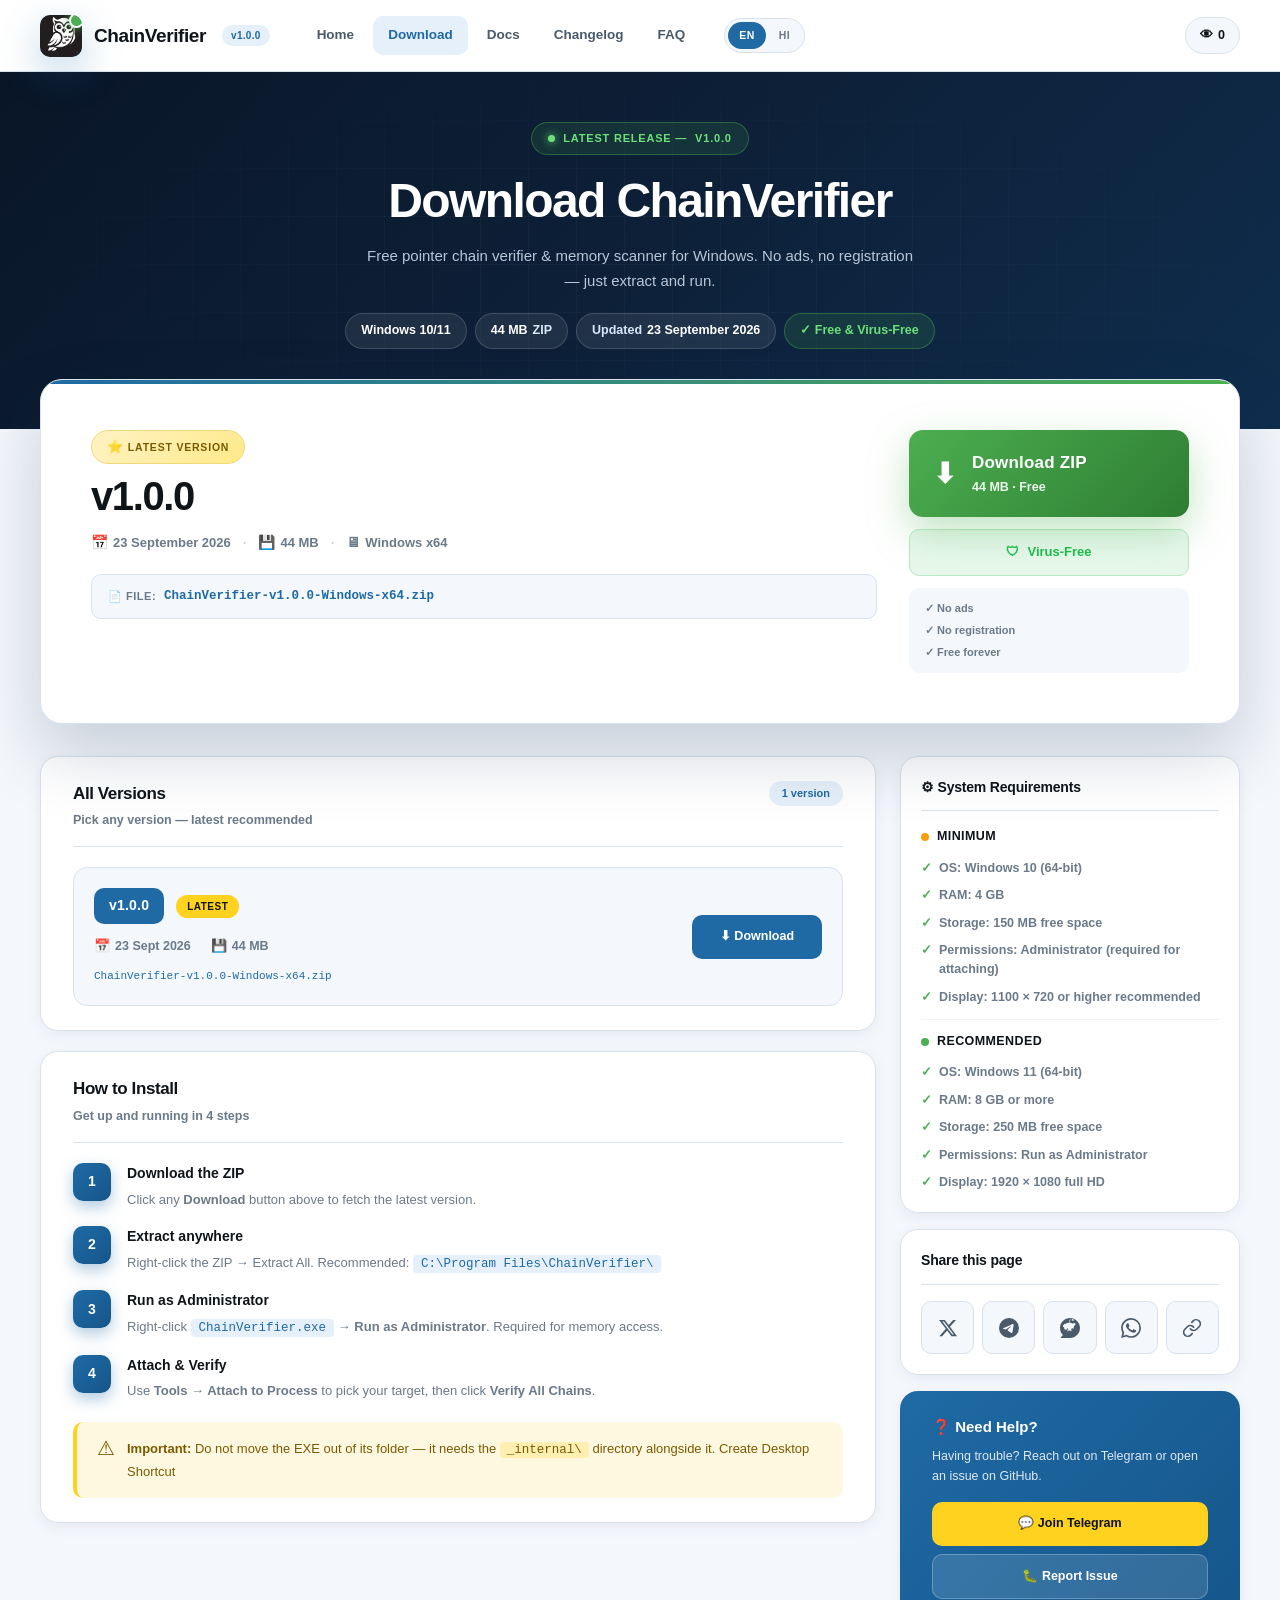
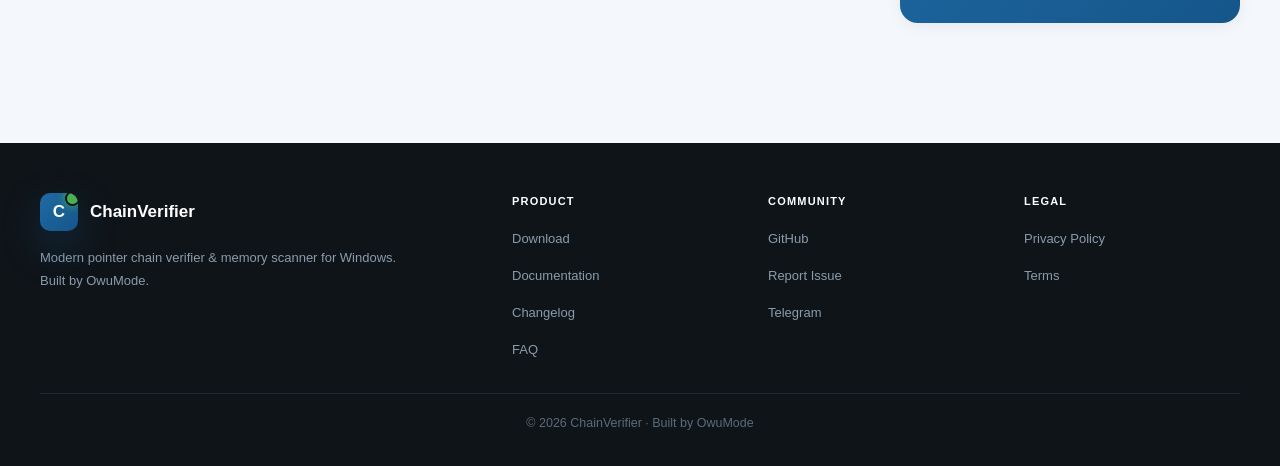
==== commit 3b77aa5c: "Update download.html" ====
--- a/download.html
+++ b/download.html
@@ -154,7 +154,7 @@
                             <div class="install-warning">
                                 <span class="install-warning-icon">⚠</span>
                                 <div>
-                                    <b>Important:</b> Do not move the EXE out of its folder — it needs the <code data-copy="_internal">_internal\</code> directory alongside it.
+                                    <b>Important:</b> Do not move the EXE out of its folder — it needs the <code data-copy="_internal">_internal\</code> directory alongside it. Create Desktop Shortcut
                                 </div>
                             </div>
                         </div>
@@ -246,4 +246,4 @@
     <script src="ui-kit.js"></script>
     <script src="download.js"></script>
 </body>
-</html>+</html>
